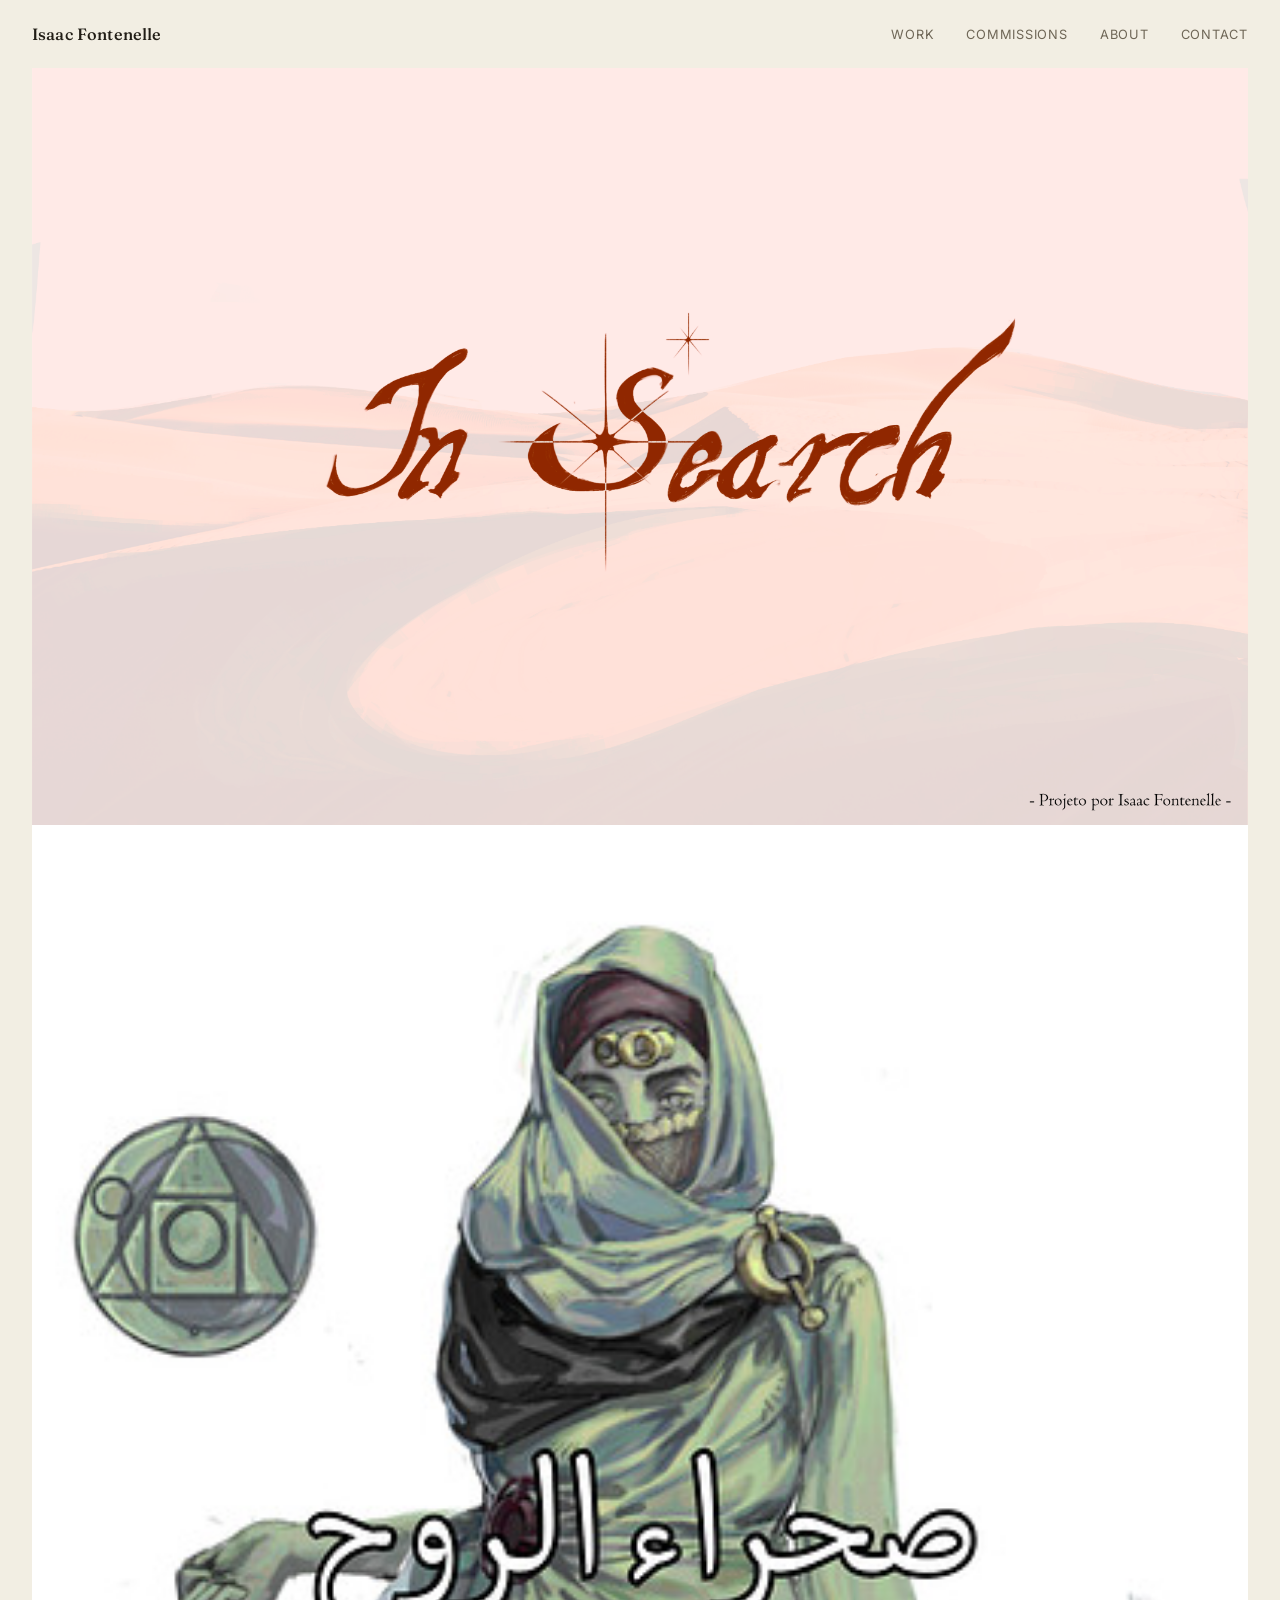
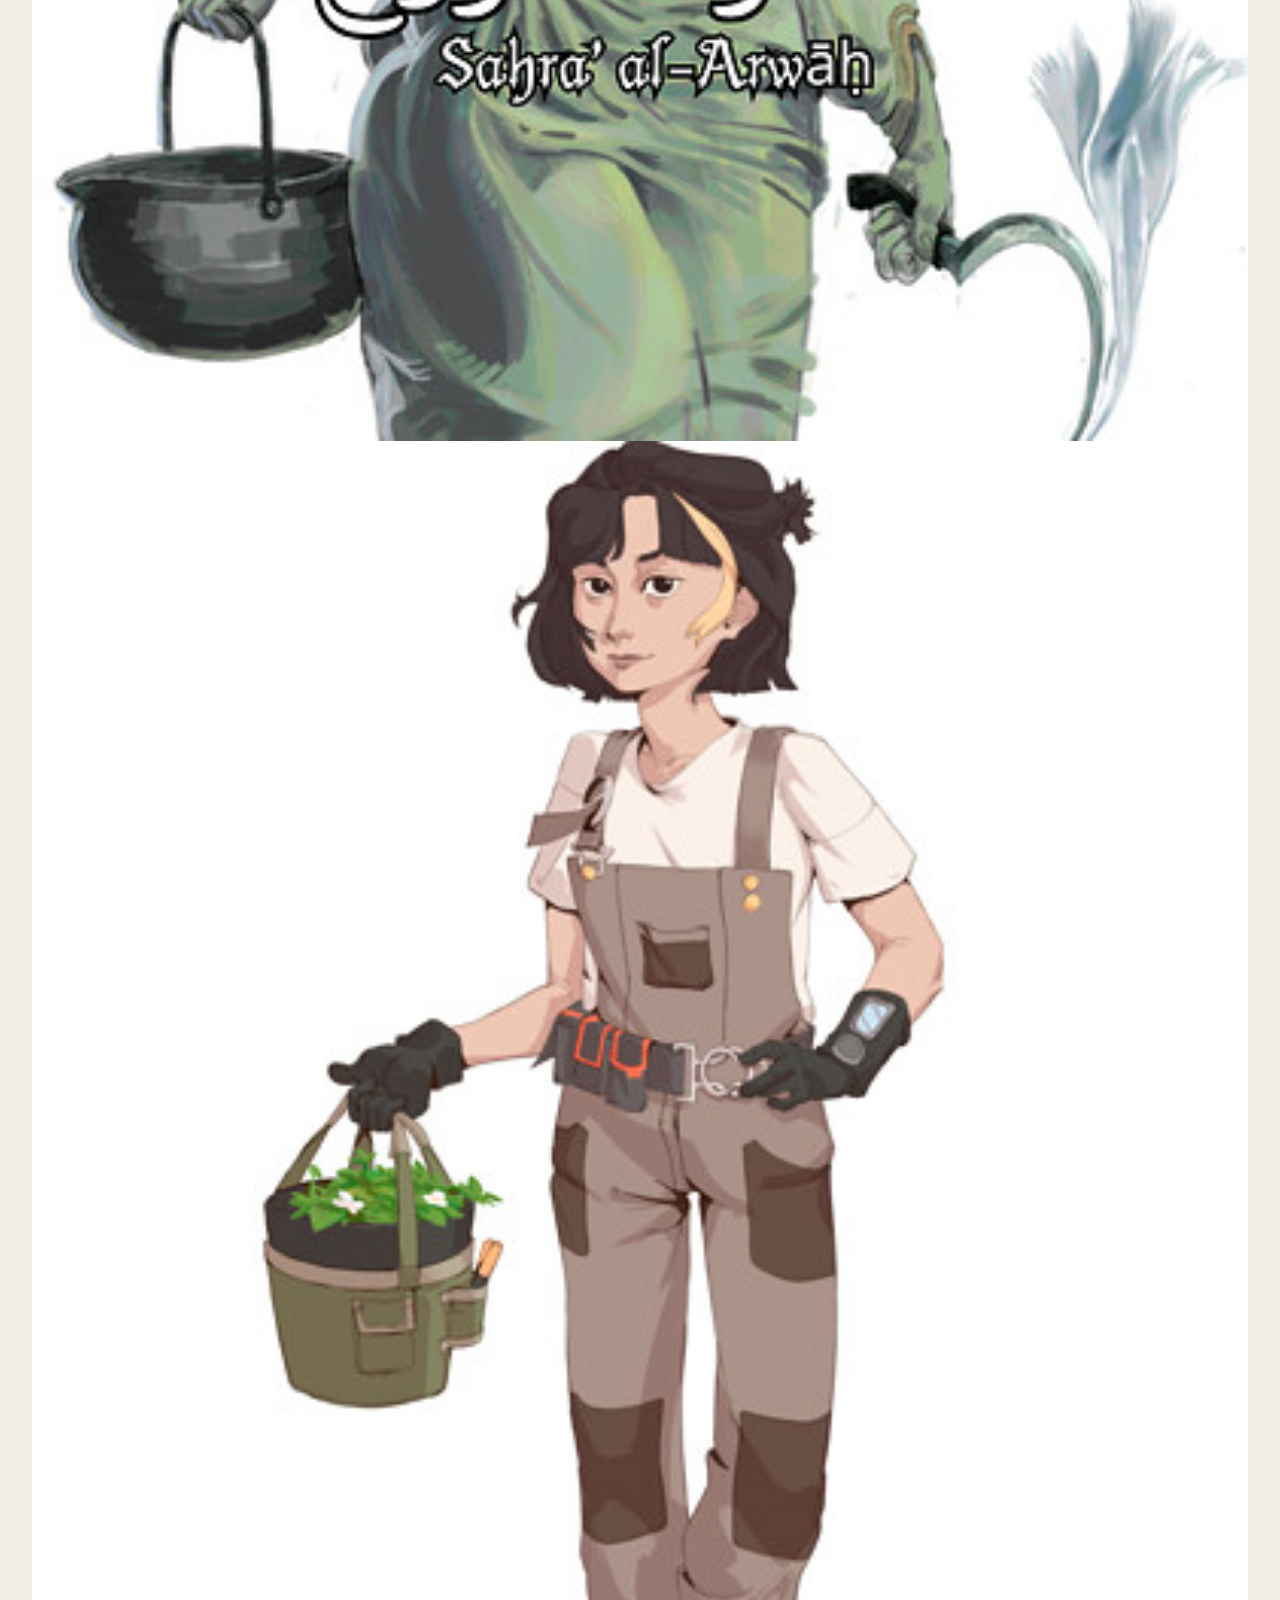
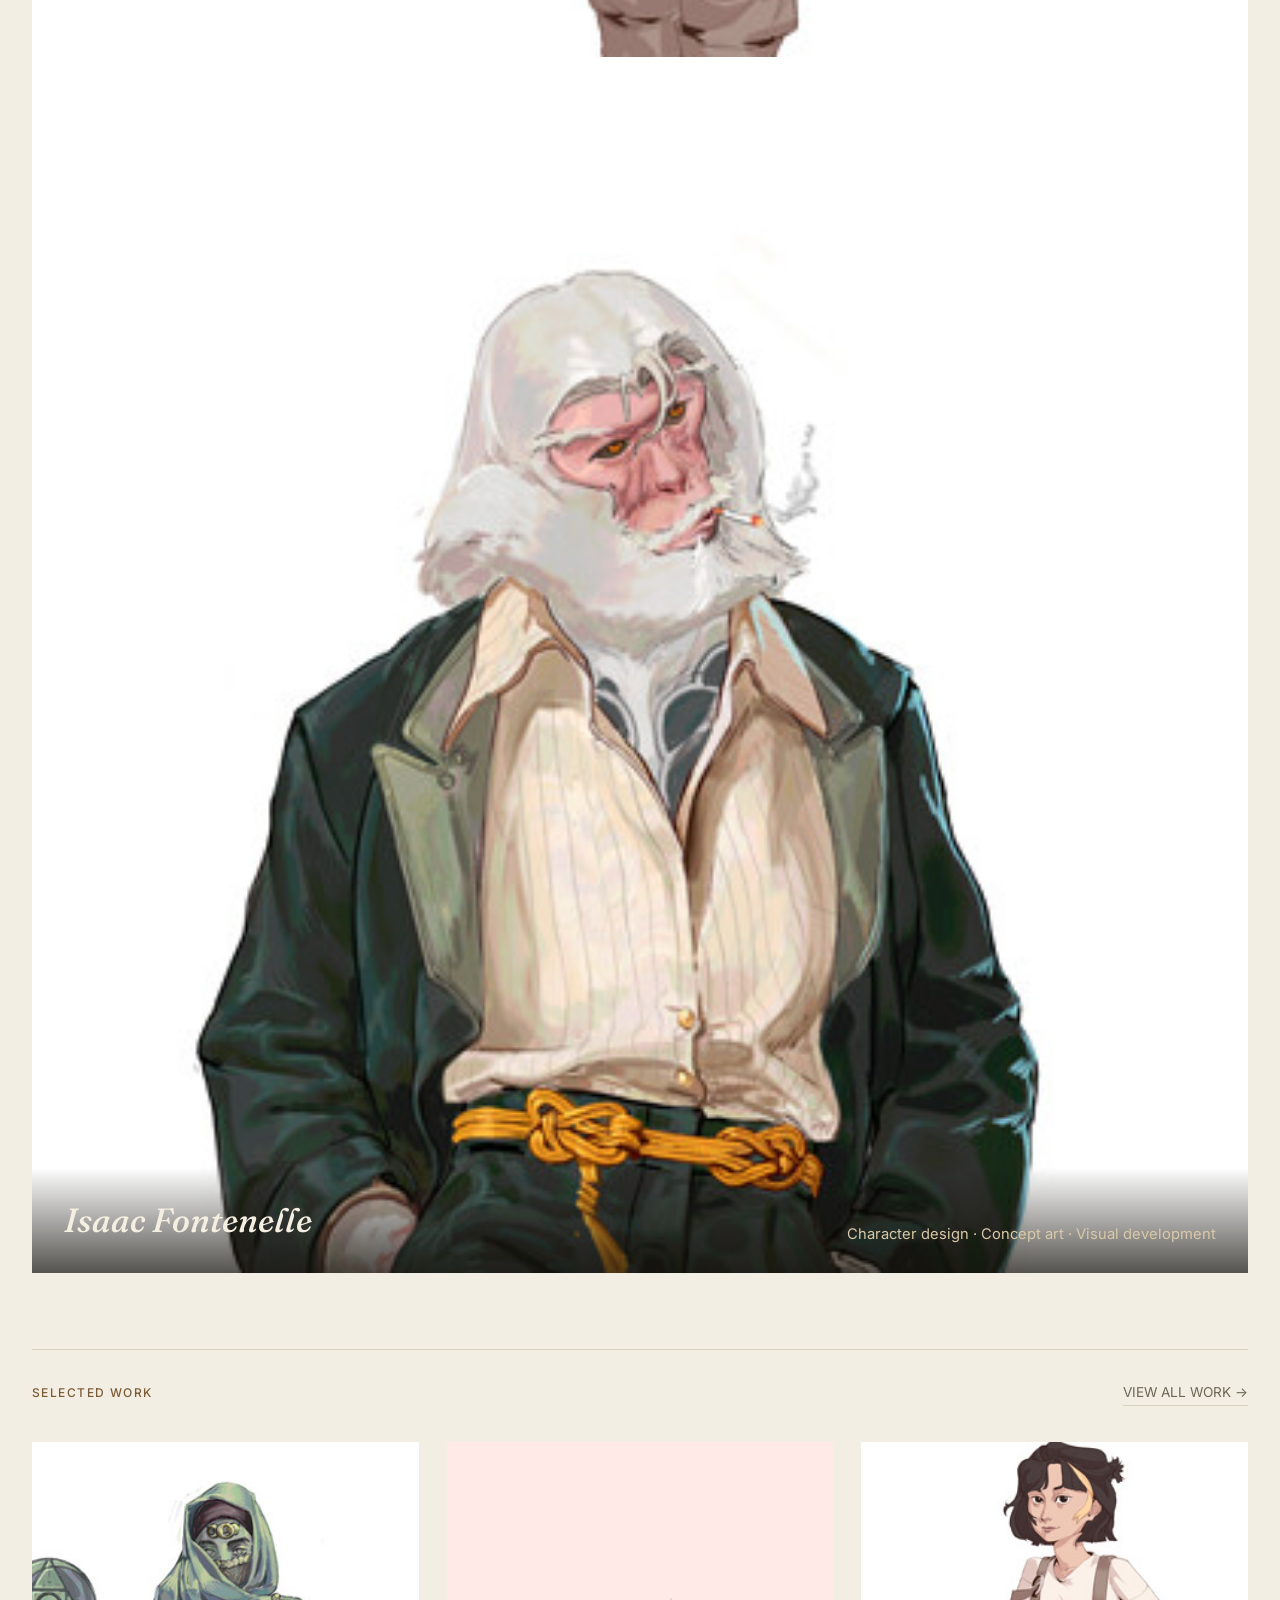
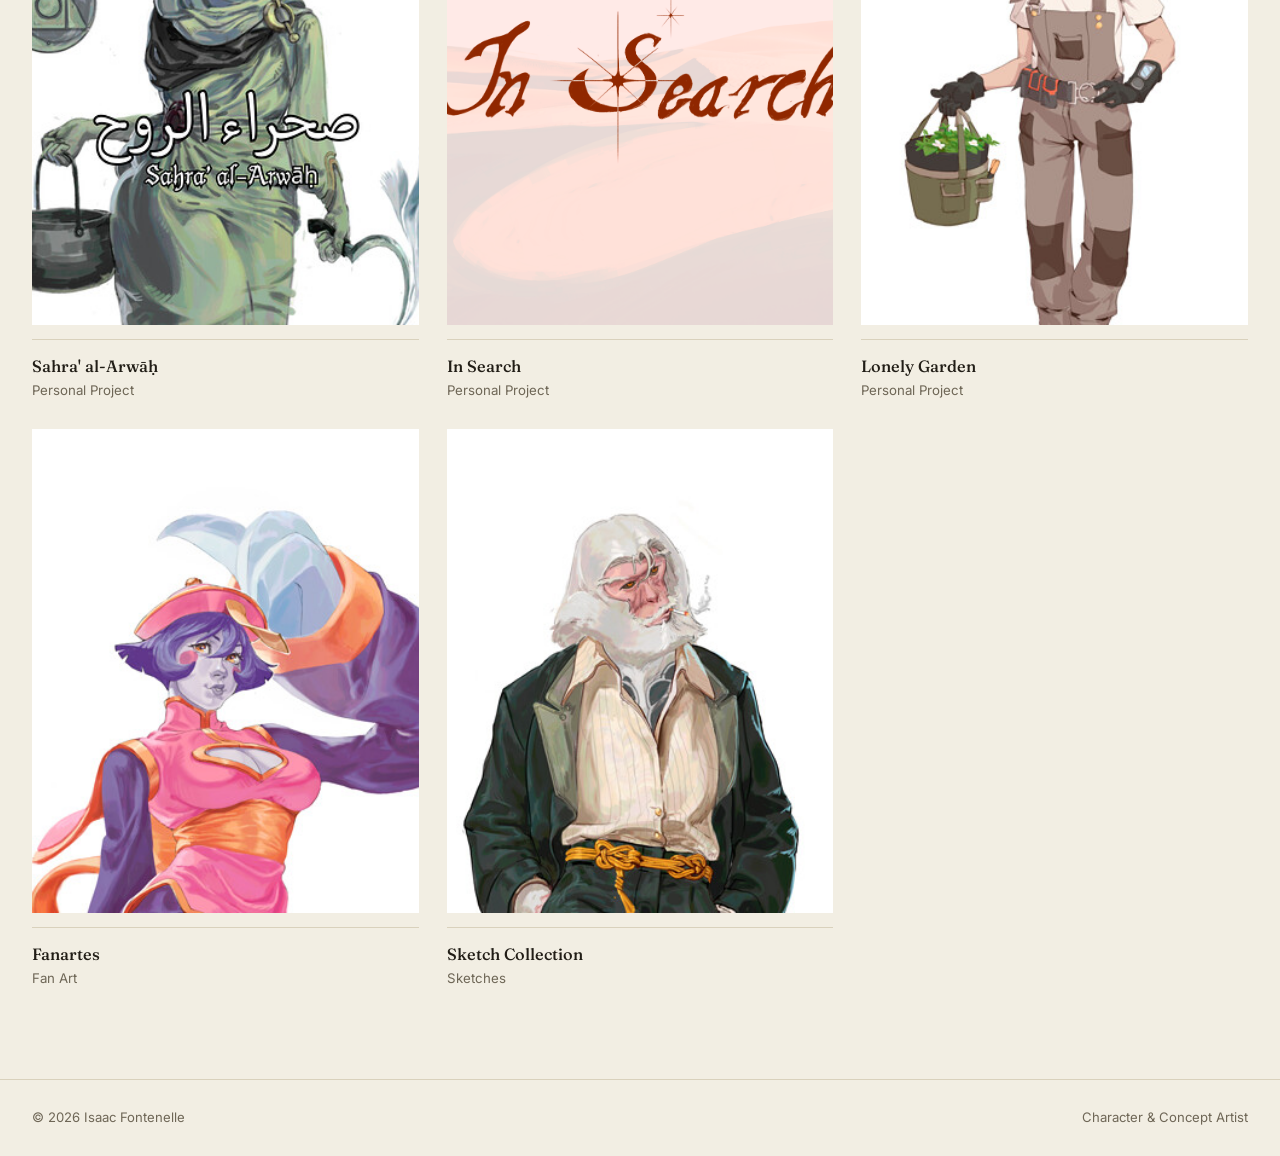
==== index.html @ b588c2f6 "Update index.html" ====
<!DOCTYPE html>
<html lang="en">
<head>
<meta charset="UTF-8">
<meta name="viewport" content="width=device-width, initial-scale=1.0">
<title>Isaac Fontenelle — Character & Concept Artist</title>
<link rel="preconnect" href="https://fonts.googleapis.com">
<link rel="preconnect" href="https://fonts.gstatic.com" crossorigin>
<link href="https://fonts.googleapis.com/css2?family=Fraunces:ital,opsz,wght@0,9..144,300;0,9..144,500;0,9..144,600;1,9..144,400;1,9..144,500&family=Inter:wght@400;500;600&display=swap" rel="stylesheet">
<link rel="stylesheet" href="css/style.css">
</head>
<body>

<header class="site-header">
  <a href="index.html" class="site-name">Isaac Fontenelle</a>
  <nav class="main-nav">
    <a href="work.html">WORK</a>
    <a href="commissions.html">COMMISSIONS</a>
    <a href="about.html">ABOUT</a>
    <a href="contact.html">CONTACT</a>
  </nav>
</header>

<!--
  HERO CAROUSEL: cycles through a few of your strongest pieces automatically.
  Each <a> is one slide — its "href" is where clicking that slide takes people.
  To add a project, copy one whole <a class="hero-slide">...</a> block and
  edit the href/src/alt. To remove one, delete its block. The first slide in
  the list should keep the "active" class (only one slide should have it).
-->
<section class="hero">
  <div class="hero-frame">
    <div class="hero-slides">
      <a href="in-search.html" class="hero-slide active">
        <img src="in-search.png" alt="In Search">
      </a>
      <a href="sahra-al-arwah.html" class="hero-slide">
        <img src="sahra-al-arwah.jpg" alt="Sahra' al-Arwāḥ">
      </a>
      <a href="lonely-garden.html" class="hero-slide">
        <img src="lonely-garden.jpg" alt="Lonely Garden">
      </a>
      <a href="sketch-collection.html" class="hero-slide">
        <img src="sketch-collection.jpg" alt="Sketch Collection">
      </a>
    </div>
    <div class="hero-caption">
      <h1>Isaac Fontenelle</h1>
      <p class="intro-text">Character design · Concept art · Visual development</p>
    </div>
  </div>
</section>

<main>
  <section class="selected-work">
    <div class="section-heading">
      <p class="eyebrow">SELECTED WORK</p>
      <a href="work.html">VIEW ALL WORK →</a>
    </div>
    <div class="work-grid">

      <a href="sahra-al-arwah.html" class="work-item">
        <img src="sahra-al-arwah.jpg" alt="Sahra' al-Arwāḥ">
        <div class="work-caption">
          <h3>Sahra' al-Arwāḥ</h3>
          <p>Personal Project</p>
        </div>
      </a>

      <a href="in-search.html" class="work-item">
        <img src="in-search.png" alt="In Search">
        <div class="work-caption">
          <h3>In Search</h3>
          <p>Personal Project</p>
        </div>
      </a>

      <a href="lonely-garden.html" class="work-item">
        <img src="lonely-garden.jpg" alt="Lonely Garden">
        <div class="work-caption">
          <h3>Lonely Garden</h3>
          <p>Personal Project</p>
        </div>
      </a>

      <a href="fanartes.html" class="work-item">
        <img src="fanartes.jpg" alt="Fanartes">
        <div class="work-caption">
          <h3>Fanartes</h3>
          <p>Fan Art</p>
        </div>
      </a>

      <a href="sketch-collection.html" class="work-item">
        <img src="sketch-collection.jpg" alt="Sketch Collection">
        <div class="work-caption">
          <h3>Sketch Collection</h3>
          <p>Sketches</p>
        </div>
      </a>

    </div>
  </section>
</main>

<footer class="site-footer">
  <p>© 2026 Isaac Fontenelle</p>
  <p>Character & Concept Artist</p>
</footer>

<script src="js/hero-carousel.js" defer></script>

</body>
</html>
---- css/style.css ----
/* ==========================================================
   Isaac Fontenelle — Portfolio Visual Identity
   Fonts: Fraunces (display) + Inter (functional) — loaded via <link> in <head>
   ========================================================== */

:root{
  --paper: #F2EEE3;       /* main background — warm parchment, not stark white */
  --paper-soft: #E8E2D2;  /* image placeholder / subtle panel background */
  --ink: #211D16;         /* primary text — warm near-black */
  --ink-dim: #6E6656;     /* secondary / muted text */
  --line: #D9D1BC;        /* hairline borders and dividers */
  --accent: #7C5A34;      /* links, hover states, small labels */
  --accent-soft: #A9835A; /* lighter accent, decorative use */
}

*{ box-sizing:border-box; margin:0; padding:0; }
html{ scroll-behavior:smooth; }

body{
  background:var(--paper);
  color:var(--ink);
  font-family:'Inter', sans-serif;
  line-height:1.5;
  -webkit-font-smoothing:antialiased;
}

a{ color:inherit; text-decoration:none; }
img{ display:block; max-width:100%; }
:focus-visible{ outline:2px solid var(--accent); outline-offset:3px; }

/* ---------- Header ---------- */
.site-header{
  display:flex;
  align-items:center;
  justify-content:space-between;
  padding:22px 32px;
  max-width:1280px;
  margin:0 auto;
}

.site-name{
  font-family:'Fraunces', serif;
  font-weight:500;
  font-size:1.02rem;
  letter-spacing:0.01em;
}

.main-nav{ display:flex; gap:32px; }

.main-nav a{
  font-size:0.8rem;
  letter-spacing:0.06em;
  color:var(--ink-dim);
  transition:color .2s ease;
  position:relative;
}

.main-nav a::after{
  content:"";
  position:absolute;
  left:0; right:0; bottom:-5px;
  height:1px;
  background:var(--accent);
  transform:scaleX(0);
  transform-origin:right;
  transition:transform .25s ease;
}

.main-nav a:hover{ color:var(--ink); }
.main-nav a:hover::after{ transform:scaleX(1); transform-origin:left; }

/* ---------- Hero (the artwork itself — visible with no scrolling) ---------- */
.hero{
  position:relative;
  max-width:1280px;
  margin:0 auto;
  padding:0 32px 20px;
}

.hero-frame{
  position:relative;
  display:block;
  overflow:hidden;
  background:var(--paper-soft);
}

.hero-frame img{
  width:100%;
  height:auto;
  display:block;
  transition:transform .6s ease;
}

.hero-frame:hover img{ transform:scale(1.015); }

.hero-caption{
  position:absolute;
  left:0; right:0; bottom:0;
  padding:28px 32px;
  background:linear-gradient(to top, rgba(20,17,11,0.72), rgba(20,17,11,0));
  display:flex;
  justify-content:space-between;
  align-items:flex-end;
  gap:24px;
  flex-wrap:wrap;
}

.hero-caption .eyebrow{ color:#D9C9A8; margin-bottom:6px; }

.hero-caption h1{
  font-family:'Fraunces', serif;
  font-weight:500;
  font-style:italic;
  font-size:clamp(1.5rem, 3vw, 2.1rem);
  color:#F5EFE1;
}

.hero-caption .intro-text{
  color:#D9C9A8;
  font-size:0.92rem;
}

.eyebrow{
  font-size:0.75rem;
  letter-spacing:0.12em;
  font-weight:500;
  color:var(--accent);
}

/* ---------- Selected work ---------- */
main{ max-width:1280px; margin:0 auto; padding:0 32px; }

.selected-work{ padding:56px 0 90px; }

.section-heading{
  display:flex;
  justify-content:space-between;
  align-items:baseline;
  border-top:1px solid var(--line);
  padding-top:32px;
  margin-bottom:36px;
}

.section-heading a{
  font-size:0.85rem;
  color:var(--ink-dim);
  border-bottom:1px solid var(--line);
  padding-bottom:2px;
  transition:color .2s ease, border-color .2s ease;
}

.section-heading a:hover{ color:var(--accent); border-color:var(--accent); }

.work-grid{
  display:grid;
  grid-template-columns:repeat(3, 1fr);
  gap:28px;
}

.work-item{ display:block; }

.work-item img{
  width:100%;
  aspect-ratio:4/5;
  object-fit:cover;
  background:var(--paper-soft);
  transition:transform .5s ease;
}

.work-item:hover img{ transform:scale(1.02); }

.work-caption{
  padding-top:14px;
  border-top:1px solid var(--line);
  margin-top:14px;
}

.work-caption h3{
  font-family:'Fraunces', serif;
  font-weight:500;
  font-size:1.02rem;
  color:var(--ink);
  margin-bottom:3px;
}

.work-caption p{
  font-size:0.83rem;
  color:var(--ink-dim);
}

/* ---------- Footer ---------- */
.site-footer{
  border-top:1px solid var(--line);
  padding:28px 32px;
  max-width:1280px;
  margin:0 auto;
  display:flex;
  justify-content:space-between;
  color:var(--ink-dim);
  font-size:0.82rem;
}

/* ---------- Page heading (used on Work / About / Contact) ---------- */
.page-heading{
  max-width:1280px;
  margin:0 auto;
  padding:64px 32px 0;
}

.page-heading h1{
  font-family:'Fraunces', serif;
  font-weight:500;
  font-style:italic;
  font-size:clamp(2rem, 4vw, 2.8rem);
  margin-bottom:14px;
  color:var(--ink);
}

.page-heading p{
  color:var(--ink-dim);
  max-width:60ch;
  font-size:1rem;
}

/* ---------- All work (work.html) ---------- */
.all-work{ padding:48px 0 90px; }

/* reuses .work-grid / .work-item / .work-caption from Selected Work above */

/* ---------- Individual project page ---------- */
.back-link{
  display:inline-block;
  margin:28px 32px 0;
  font-size:0.85rem;
  color:var(--ink-dim);
  border-bottom:1px solid var(--line);
  padding-bottom:2px;
  transition:color .2s ease, border-color .2s ease;
}

.back-link:hover{ color:var(--accent); border-color:var(--accent); }

.project-hero{
  max-width:1280px;
  margin:0 auto;
  padding:24px 32px 0;
}

.project-hero .frame{
  overflow:hidden;
  background:var(--paper-soft);
}

.project-hero .frame img{
  width:100%;
  height:auto;
  display:block;
}

.project-gallery{
  max-width:1280px;
  margin:0 auto;
  padding:24px 32px 0;
  display:flex;
  flex-direction:column;
  gap:28px;
}

.project-gallery figure{ margin:0; }

.project-gallery img{
  width:100%;
  height:auto;
  display:block;
  background:var(--paper-soft);
  cursor:zoom-in;
}

/* Modifier: multi-column masonry, for collections of unrelated pieces
   (e.g. sketch-collection.html) instead of one full-width image after another. */
.project-gallery.grid-layout{
  display:block;
  column-count:4;
  column-gap:24px;
}

.project-gallery.grid-layout figure{
  break-inside:avoid;
  margin:0 0 24px;
}

/* ---------- Lightbox ---------- */
.lightbox-overlay{
  position:fixed;
  inset:0;
  background:rgba(21,19,15,0.94);
  display:flex;
  align-items:center;
  justify-content:center;
  padding:48px;
  z-index:999;
  opacity:0;
  pointer-events:none;
  transition:opacity .25s ease;
}

.lightbox-overlay.active{
  opacity:1;
  pointer-events:auto;
}

.lightbox-overlay img{
  max-width:100%;
  max-height:100%;
  width:auto;
  height:auto;
  object-fit:contain;
  cursor:default;
}

.lightbox-close{
  position:absolute;
  top:20px;
  right:28px;
  background:none;
  border:none;
  color:#F5EFE1;
  font-size:2rem;
  line-height:1;
  cursor:pointer;
  padding:8px;
}

.lightbox-close:hover{ color:var(--accent-soft); }

@media (max-width:520px){
  .lightbox-overlay{ padding:20px; }
  .lightbox-close{ top:10px; right:14px; }
}

.project-header{
  max-width:1280px;
  margin:0 auto;
  padding:56px 32px 0;
  border-top:1px solid var(--line);
  margin-top:56px;
}

.project-header h1{
  font-family:'Fraunces', serif;
  font-weight:500;
  font-size:clamp(1.8rem, 3.5vw, 2.4rem);
  color:var(--ink);
  margin-bottom:18px;
}

.project-description{
  color:var(--ink-dim);
  max-width:65ch;
  font-size:1rem;
  margin-bottom:8px;
}

/* ---------- Responsive ---------- */
@media (max-width:800px){
  .work-grid{ grid-template-columns:repeat(2, 1fr); gap:16px; }
  .site-header{ flex-direction:column; gap:14px; align-items:flex-start; }
  .project-gallery.grid-layout{ column-count:3; }
}

@media (max-width:520px){
  .work-grid{ grid-template-columns:1fr; }
  .hero-caption{ flex-direction:column; align-items:flex-start; gap:8px; }
  .site-footer{ flex-direction:column; gap:6px; }
  .project-gallery.grid-layout{ column-count:2; }
}

@media (prefers-reduced-motion: reduce){
  *{ transition:none !important; }
}
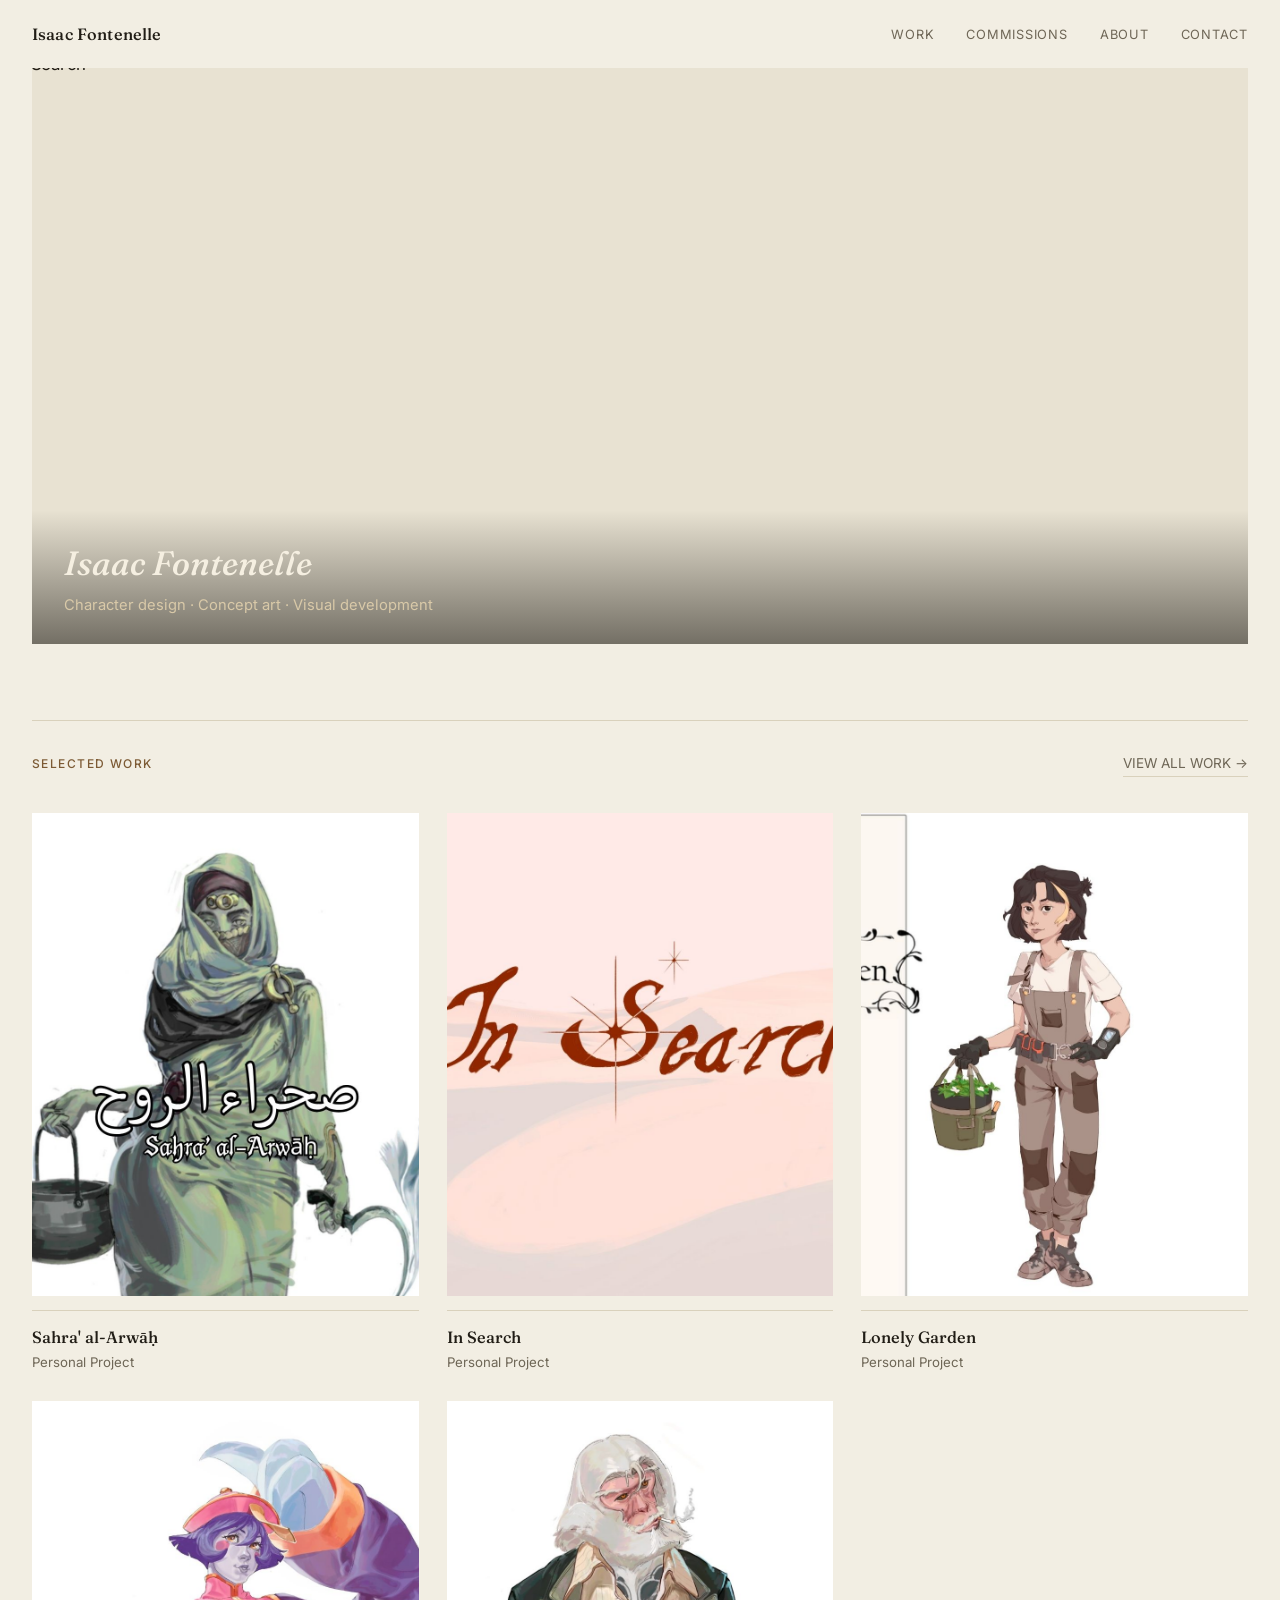
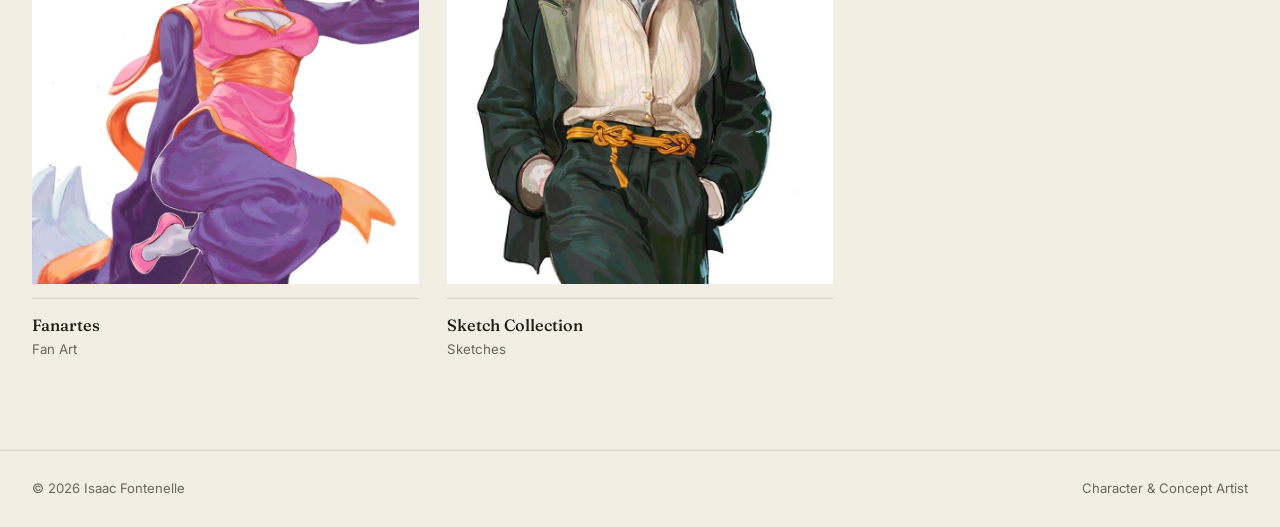
==== commit 99c2a2d1: "Update index.html" ====
--- a/index.html
+++ b/index.html
@@ -68,7 +68,7 @@
       </a>
 
       <a href="in-search.html" class="work-item">
-        <img src="in-search.png" alt="In Search">
+        <img src="in-search.jpg" alt="In Search">
         <div class="work-caption">
           <h3>In Search</h3>
           <p>Personal Project</p>
--- a/css/style.css
+++ b/css/style.css
@@ -79,33 +79,49 @@
 
 .hero-frame{
   position:relative;
-  display:block;
   overflow:hidden;
   background:var(--paper-soft);
-}
-
-.hero-frame img{
+  height:64vh;
+  min-height:420px;
+  max-height:720px;
+}
+
+.hero-slides{
+  position:relative;
   width:100%;
-  height:auto;
+  height:100%;
+}
+
+.hero-slide{
+  position:absolute;
+  inset:0;
   display:block;
-  transition:transform .6s ease;
-}
-
-.hero-frame:hover img{ transform:scale(1.015); }
+  opacity:0;
+  transition:opacity 1.6s ease-in-out;
+  overflow:hidden;
+}
+
+.hero-slide.active{ opacity:1; z-index:1; }
+
+.hero-slide img{
+  width:100%;
+  height:100%;
+  object-fit:cover;
+  display:block;
+  transform:scale(1);
+  transition:transform 7s ease-out;
+}
+
+.hero-slide.active img{ transform:scale(1.06); }
 
 .hero-caption{
   position:absolute;
   left:0; right:0; bottom:0;
   padding:28px 32px;
-  background:linear-gradient(to top, rgba(20,17,11,0.72), rgba(20,17,11,0));
-  display:flex;
-  justify-content:space-between;
-  align-items:flex-end;
-  gap:24px;
-  flex-wrap:wrap;
-}
-
-.hero-caption .eyebrow{ color:#D9C9A8; margin-bottom:6px; }
+  background:linear-gradient(to top, rgba(20,17,11,0.55), rgba(20,17,11,0));
+  z-index:2;
+  pointer-events:none;
+}
 
 .hero-caption h1{
   font-family:'Fraunces', serif;
@@ -118,6 +134,7 @@
 .hero-caption .intro-text{
   color:#D9C9A8;
   font-size:0.92rem;
+  margin-top:6px;
 }
 
 .eyebrow{
@@ -239,6 +256,37 @@
 }
 
 .back-link:hover{ color:var(--accent); border-color:var(--accent); }
+
+/* ---------- Back to top button ---------- */
+.back-to-top{
+  position:fixed;
+  bottom:28px;
+  right:28px;
+  width:44px;
+  height:44px;
+  border-radius:50%;
+  background:var(--ink);
+  color:var(--paper);
+  border:none;
+  font-size:1.2rem;
+  display:flex;
+  align-items:center;
+  justify-content:center;
+  cursor:pointer;
+  opacity:0;
+  pointer-events:none;
+  transform:translateY(8px);
+  transition:opacity .25s ease, transform .25s ease;
+  z-index:900;
+}
+
+.back-to-top.visible{
+  opacity:1;
+  pointer-events:auto;
+  transform:translateY(0);
+}
+
+.back-to-top:hover{ background:var(--accent); }
 
 .project-hero{
   max-width:1280px;
@@ -366,13 +414,14 @@
   .work-grid{ grid-template-columns:repeat(2, 1fr); gap:16px; }
   .site-header{ flex-direction:column; gap:14px; align-items:flex-start; }
   .project-gallery.grid-layout{ column-count:3; }
+  .hero-frame{ height:50vh; min-height:360px; }
 }
 
 @media (max-width:520px){
   .work-grid{ grid-template-columns:1fr; }
-  .hero-caption{ flex-direction:column; align-items:flex-start; gap:8px; }
   .site-footer{ flex-direction:column; gap:6px; }
   .project-gallery.grid-layout{ column-count:2; }
+  .hero-frame{ height:42vh; min-height:300px; }
 }
 
 @media (prefers-reduced-motion: reduce){
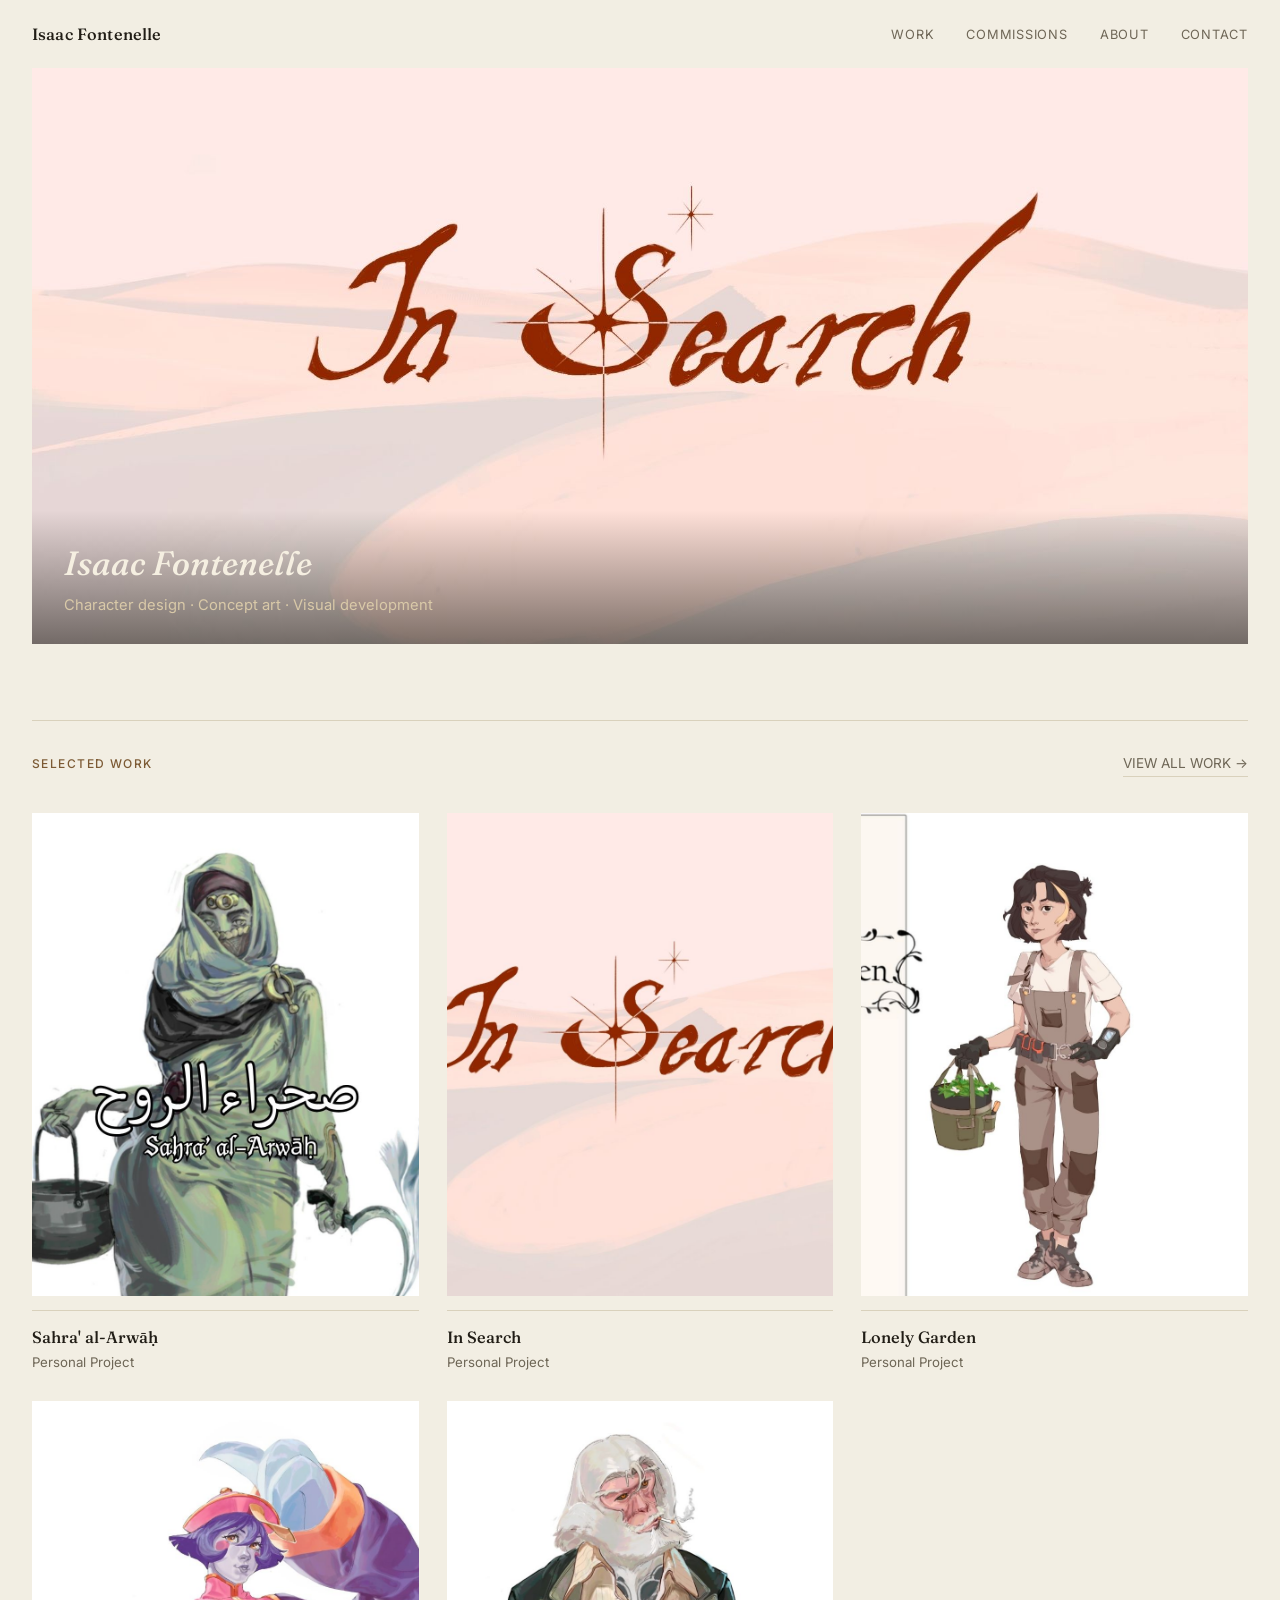
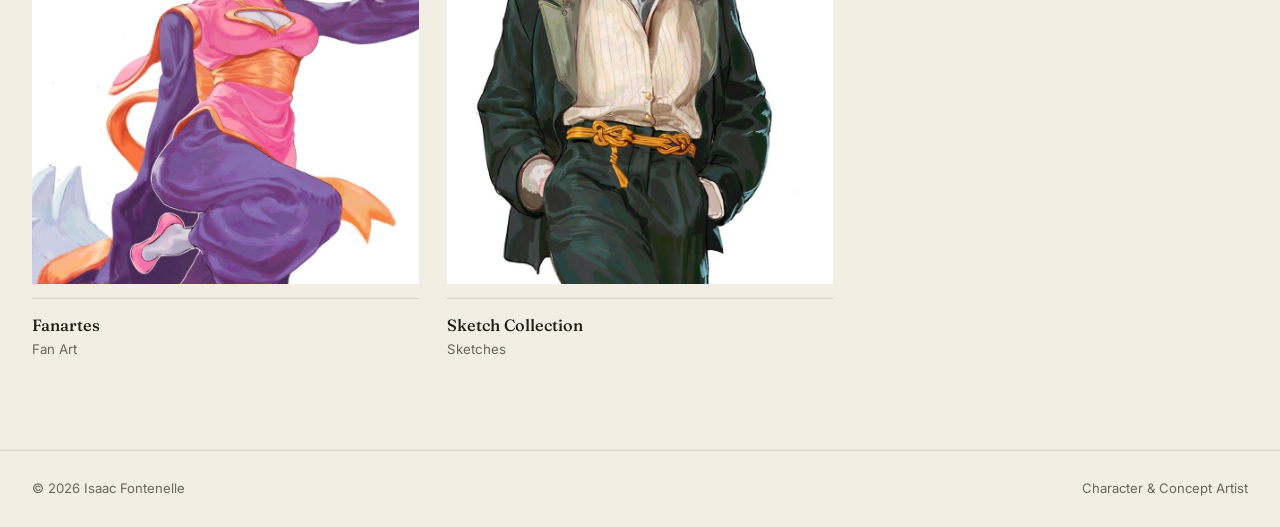
==== commit 864703d2: "Update index.html" ====
--- a/index.html
+++ b/index.html
@@ -32,7 +32,7 @@
   <div class="hero-frame">
     <div class="hero-slides">
       <a href="in-search.html" class="hero-slide active">
-        <img src="in-search.png" alt="In Search">
+        <img src="in-search.jpg" alt="In Search">
       </a>
       <a href="sahra-al-arwah.html" class="hero-slide">
         <img src="sahra-al-arwah.jpg" alt="Sahra' al-Arwāḥ">
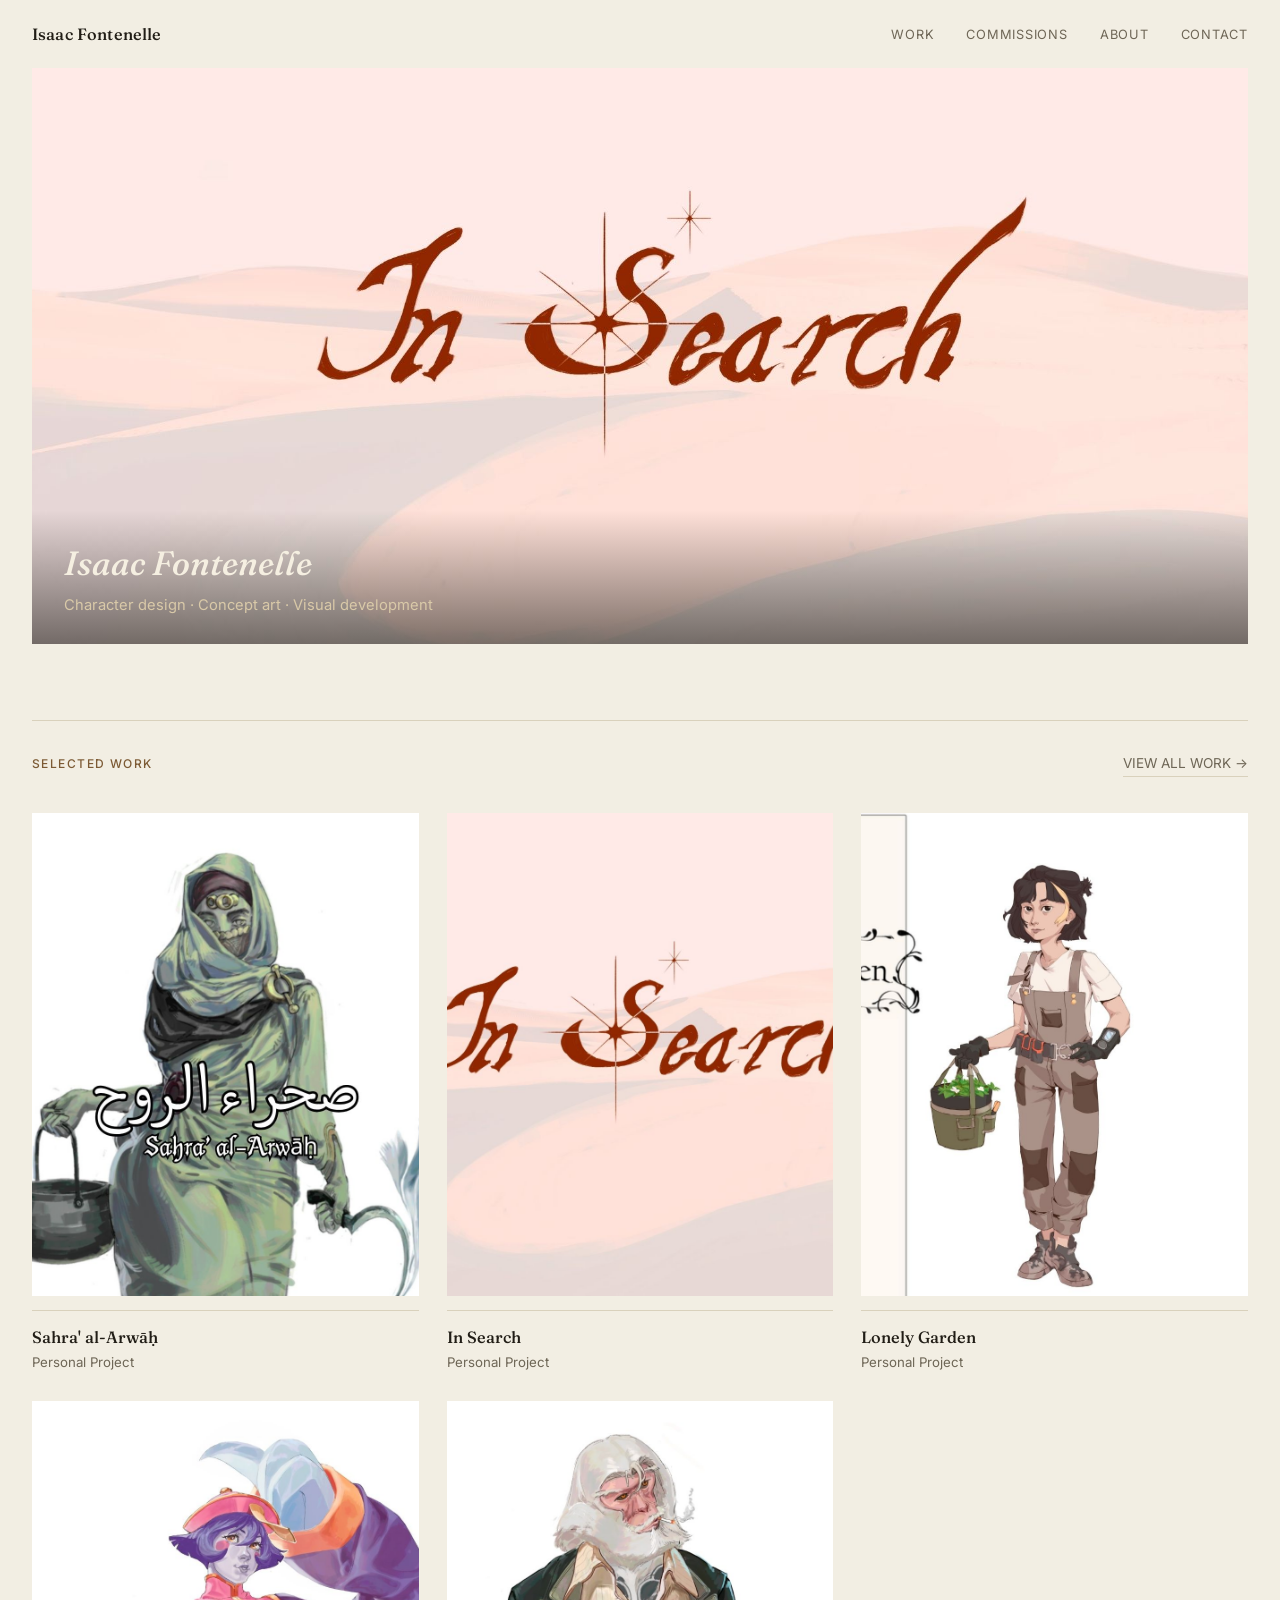
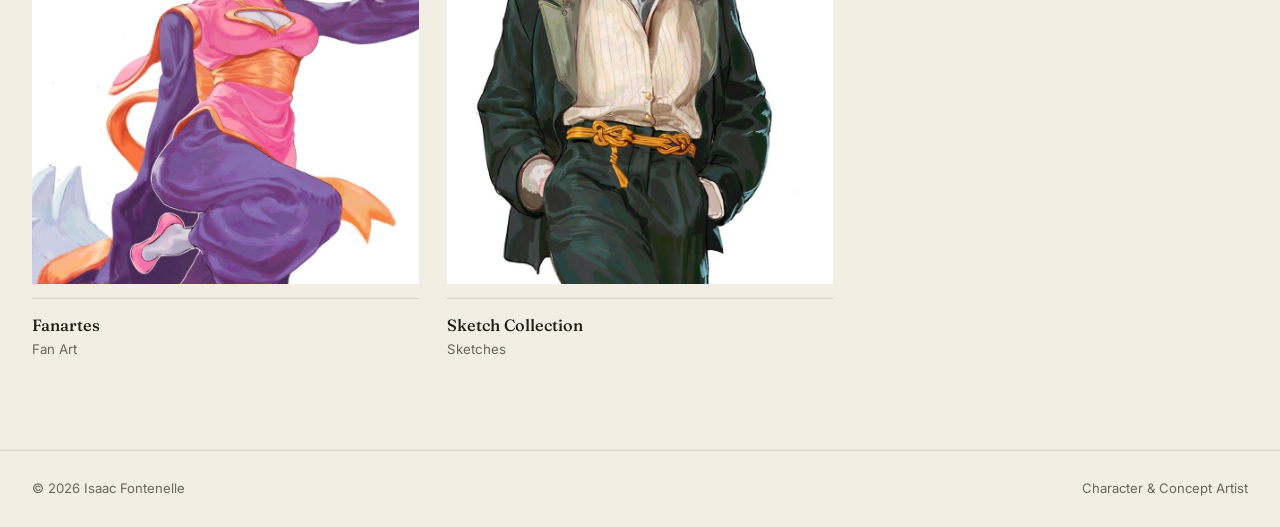
==== commit 1bc9f008: "Update index.html" ====
--- a/index.html
+++ b/index.html
@@ -7,7 +7,7 @@
 <link rel="preconnect" href="https://fonts.googleapis.com">
 <link rel="preconnect" href="https://fonts.gstatic.com" crossorigin>
 <link href="https://fonts.googleapis.com/css2?family=Fraunces:ital,opsz,wght@0,9..144,300;0,9..144,500;0,9..144,600;1,9..144,400;1,9..144,500&family=Inter:wght@400;500;600&display=swap" rel="stylesheet">
-<link rel="stylesheet" href="css/style.css">
+<link rel="stylesheet" href="css/style.css?v=2">
 </head>
 <body>
 
--- a/css/style.css
+++ b/css/style.css
@@ -68,6 +68,8 @@
 
 .main-nav a:hover{ color:var(--ink); }
 .main-nav a:hover::after{ transform:scaleX(1); transform-origin:left; }
+.main-nav a[aria-current="page"]{ color:var(--ink); }
+.main-nav a[aria-current="page"]::after{ transform:scaleX(1); transform-origin:left; }
 
 /* ---------- Hero (the artwork itself — visible with no scrolling) ---------- */
 .hero{
@@ -97,7 +99,7 @@
   inset:0;
   display:block;
   opacity:0;
-  transition:opacity 1.6s ease-in-out;
+  transition:opacity 2.4s cubic-bezier(0.45, 0, 0.2, 1);
   overflow:hidden;
 }
 
@@ -109,10 +111,10 @@
   object-fit:cover;
   display:block;
   transform:scale(1);
-  transition:transform 7s ease-out;
-}
-
-.hero-slide.active img{ transform:scale(1.06); }
+  transition:transform 9s ease-out;
+}
+
+.hero-slide.active img{ transform:scale(1.03); }
 
 .hero-caption{
   position:absolute;
@@ -237,6 +239,7 @@
   color:var(--ink-dim);
   max-width:60ch;
   font-size:1rem;
+  margin-bottom:22px;
 }
 
 /* ---------- All work (work.html) ---------- */
@@ -409,8 +412,282 @@
   margin-bottom:8px;
 }
 
+/* ==========================================================
+   About page
+   ========================================================== */
+
+.about-hero{
+  max-width:1280px;
+  margin:0 auto;
+  padding:48px 32px 60px;
+  display:grid;
+  grid-template-columns:220px 1fr;
+  gap:48px;
+  align-items:start;
+}
+
+.about-photo img{
+  width:100%;
+  aspect-ratio:1/1;
+  object-fit:cover;
+  background:var(--paper-soft);
+}
+
+.about-intro h1{
+  font-family:'Fraunces', serif;
+  font-weight:500;
+  font-style:italic;
+  font-size:clamp(1.6rem, 3.4vw, 2.2rem);
+  margin:10px 0 16px;
+}
+
+.about-lede{
+  color:var(--ink-dim);
+  font-size:1rem;
+  max-width:58ch;
+  margin-bottom:20px;
+}
+
+.about-socials{ display:flex; gap:22px; }
+
+.about-socials a{
+  font-size:0.85rem;
+  color:var(--accent);
+  border-bottom:1px solid var(--line);
+  padding-bottom:2px;
+  transition:color .2s ease, border-color .2s ease;
+}
+
+.about-socials a:hover{ color:var(--ink); border-color:var(--accent); }
+
+.experience{ padding:24px 0 8px; }
+
+.timeline{ list-style:none; }
+
+.timeline li{
+  display:flex;
+  gap:22px;
+  padding:22px 0;
+  border-top:1px solid var(--line);
+}
+
+.timeline li:last-child{ border-bottom:1px solid var(--line); }
+
+.timeline-year{
+  font-size:0.8rem;
+  letter-spacing:0.04em;
+  color:var(--accent);
+  min-width:8ch;
+  padding-top:2px;
+}
+
+.timeline h3{
+  font-family:'Fraunces', serif;
+  font-weight:500;
+  font-size:1.02rem;
+  margin-bottom:6px;
+}
+
+.timeline p{
+  color:var(--ink-dim);
+  font-size:0.9rem;
+  max-width:60ch;
+}
+
+.about-details{
+  padding:56px 0 8px;
+  display:grid;
+  grid-template-columns:1fr 1fr;
+  gap:28px;
+}
+
+.about-detail-text{
+  color:var(--ink-dim);
+  font-size:0.92rem;
+  line-height:1.6;
+}
+
+/* ==========================================================
+   Commissions page
+   ========================================================== */
+
+.status-badge{
+  display:inline-flex;
+  align-items:center;
+  gap:9px;
+  font-size:0.85rem;
+  color:var(--ink);
+  border:1px solid var(--line);
+  padding:9px 16px;
+  border-radius:999px;
+}
+
+.status-dot{
+  width:8px;
+  height:8px;
+  border-radius:50%;
+  background:#5E7A52; /* muted green — open */
+  flex-shrink:0;
+}
+
+.status-closed .status-dot{ background:#A9583F; } /* muted rust — closed */
+
+.services{ padding:24px 0 8px; }
+
+.services-grid{
+  display:grid;
+  grid-template-columns:repeat(3, 1fr);
+  gap:28px;
+}
+
+.service-card{
+  border-top:1px solid var(--line);
+  padding-top:18px;
+}
+
+.service-card h3{
+  font-family:'Fraunces', serif;
+  font-weight:500;
+  font-size:1.08rem;
+  margin-bottom:8px;
+}
+
+.service-card p{
+  color:var(--ink-dim);
+  font-size:0.9rem;
+}
+
+.process{ padding:56px 0 8px; }
+
+.process-list{ list-style:none; }
+
+.process-list li{
+  display:flex;
+  gap:22px;
+  padding:22px 0;
+  border-top:1px solid var(--line);
+}
+
+.process-list li:last-child{ border-bottom:1px solid var(--line); }
+
+.process-num{
+  font-family:'Fraunces', serif;
+  font-style:italic;
+  font-size:1.3rem;
+  color:var(--accent-soft);
+  min-width:2.2ch;
+}
+
+.process-list h3{
+  font-family:'Fraunces', serif;
+  font-weight:500;
+  font-size:1.02rem;
+  margin-bottom:6px;
+}
+
+.process-list p{
+  color:var(--ink-dim);
+  font-size:0.9rem;
+  max-width:60ch;
+}
+
+.rates{ padding:56px 0 8px; }
+
+.rates-intro{
+  color:var(--ink-dim);
+  font-size:0.95rem;
+  max-width:64ch;
+  margin-bottom:22px;
+}
+
+.rate-factors{
+  list-style:none;
+  display:grid;
+  gap:14px;
+}
+
+.rate-factors li{
+  font-size:0.92rem;
+  color:var(--ink-dim);
+  padding-left:18px;
+  position:relative;
+}
+
+.rate-factors li::before{
+  content:"";
+  position:absolute;
+  left:0; top:0.55em;
+  width:6px; height:6px;
+  background:var(--accent-soft);
+  border-radius:50%;
+}
+
+.rate-factors strong{ color:var(--ink); font-weight:600; }
+
+.terms{ padding:56px 0 8px; }
+
+.terms-list{ display:flex; flex-direction:column; }
+
+.terms-row{
+  display:grid;
+  grid-template-columns:180px 1fr;
+  gap:24px;
+  padding:18px 0;
+  border-top:1px solid var(--line);
+}
+
+.terms-row:last-child{ border-bottom:1px solid var(--line); }
+
+.terms-row dt{
+  font-weight:600;
+  font-size:0.9rem;
+  color:var(--ink);
+}
+
+.terms-row dd{
+  color:var(--ink-dim);
+  font-size:0.9rem;
+}
+
+.cta{
+  padding:72px 0 90px;
+  text-align:center;
+  max-width:640px;
+  margin:0 auto;
+}
+
+.cta h2{
+  font-family:'Fraunces', serif;
+  font-weight:500;
+  font-style:italic;
+  font-size:clamp(1.5rem, 3vw, 2rem);
+  margin-bottom:14px;
+}
+
+.cta p{
+  color:var(--ink-dim);
+  font-size:0.95rem;
+  margin-bottom:26px;
+}
+
+.cta-button{
+  display:inline-block;
+  background:var(--ink);
+  color:var(--paper);
+  font-size:0.85rem;
+  letter-spacing:0.04em;
+  padding:14px 30px;
+  transition:background .2s ease;
+}
+
+.cta-button:hover{ background:var(--accent); }
+
 /* ---------- Responsive ---------- */
 @media (max-width:800px){
+  .services-grid{ grid-template-columns:1fr 1fr; }
+  .terms-row{ grid-template-columns:1fr; gap:6px; }
+  .about-hero{ grid-template-columns:140px 1fr; gap:28px; }
+  .about-details{ grid-template-columns:1fr; gap:36px; }
   .work-grid{ grid-template-columns:repeat(2, 1fr); gap:16px; }
   .site-header{ flex-direction:column; gap:14px; align-items:flex-start; }
   .project-gallery.grid-layout{ column-count:3; }
@@ -422,6 +699,9 @@
   .site-footer{ flex-direction:column; gap:6px; }
   .project-gallery.grid-layout{ column-count:2; }
   .hero-frame{ height:42vh; min-height:300px; }
+  .services-grid{ grid-template-columns:1fr; }
+  .about-hero{ grid-template-columns:1fr; }
+  .about-photo{ max-width:160px; }
 }
 
 @media (prefers-reduced-motion: reduce){
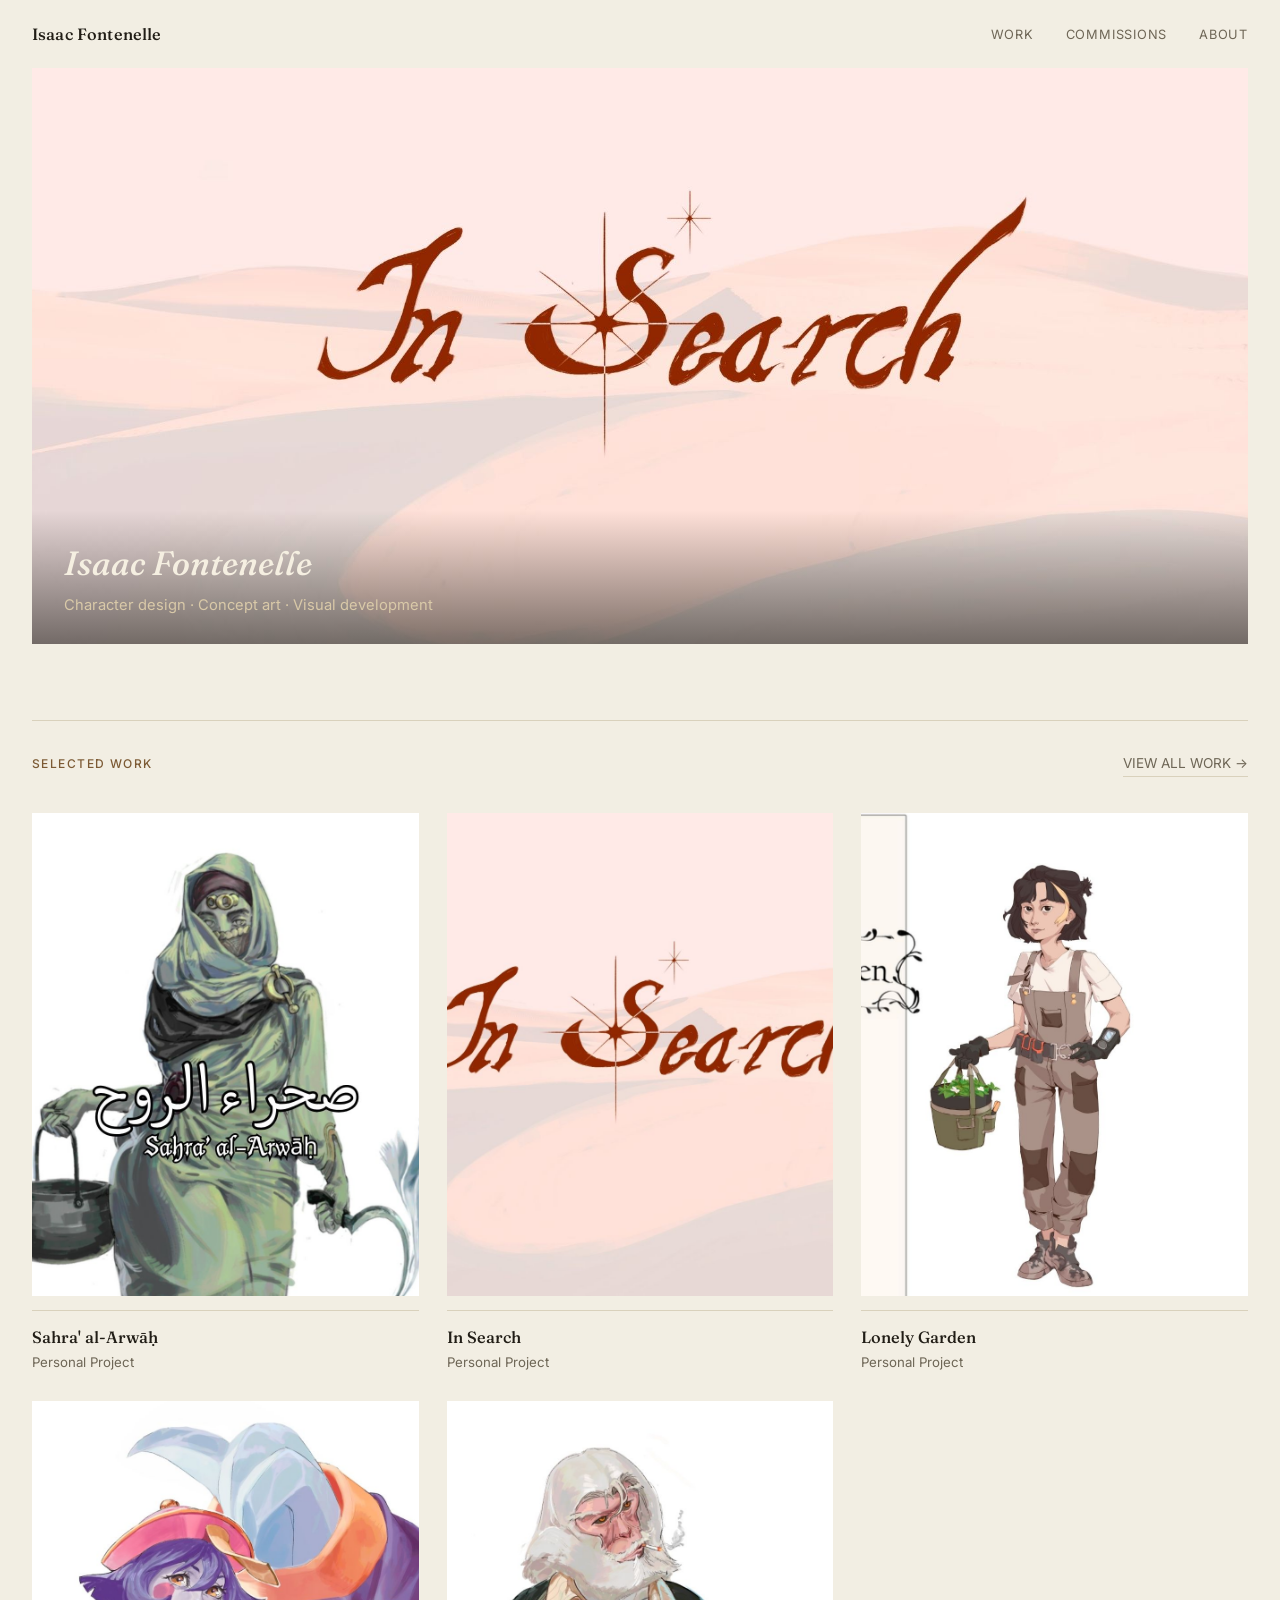
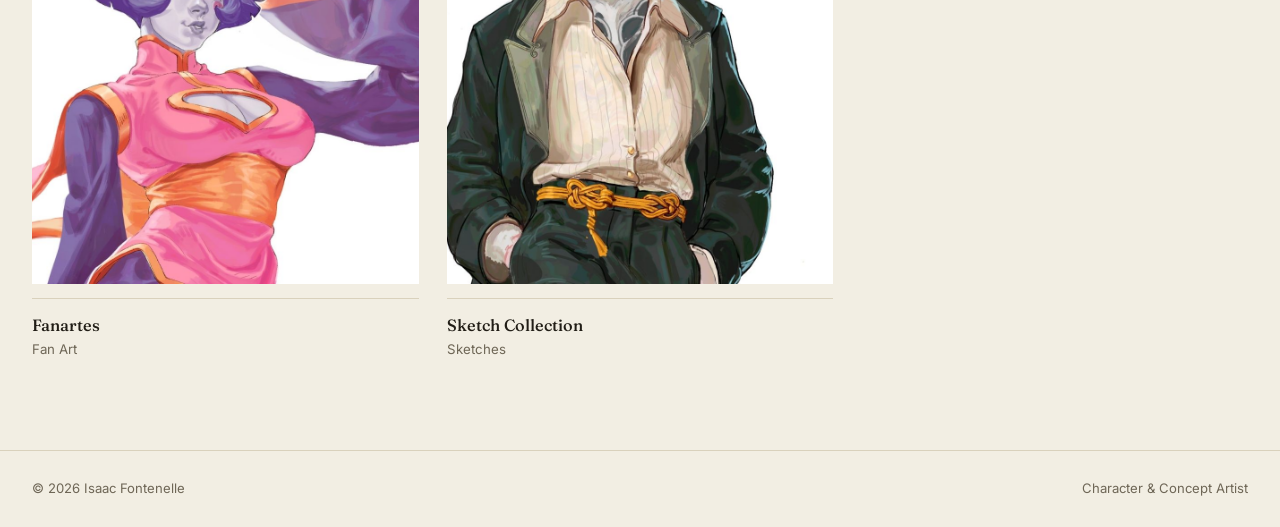
==== commit 3236aa0a: "Update index.html" ====
--- a/index.html
+++ b/index.html
@@ -17,7 +17,6 @@
     <a href="work.html">WORK</a>
     <a href="commissions.html">COMMISSIONS</a>
     <a href="about.html">ABOUT</a>
-    <a href="contact.html">CONTACT</a>
   </nav>
 </header>
 
@@ -31,17 +30,17 @@
 <section class="hero">
   <div class="hero-frame">
     <div class="hero-slides">
-      <a href="in-search.html" class="hero-slide active">
-        <img src="in-search.jpg" alt="In Search">
+      <a href="in-search/" class="hero-slide active">
+        <img src="in-search/in-search.jpg" alt="In Search">
       </a>
-      <a href="sahra-al-arwah.html" class="hero-slide">
-        <img src="sahra-al-arwah.jpg" alt="Sahra' al-Arwāḥ">
+      <a href="sahra-al-arwah/" class="hero-slide">
+        <img src="sahra-al-arwah/sahra-al-arwah.jpg" alt="Sahra' al-Arwāḥ">
       </a>
-      <a href="lonely-garden.html" class="hero-slide">
-        <img src="lonely-garden.jpg" alt="Lonely Garden">
+      <a href="lonely-garden/" class="hero-slide">
+        <img src="lonely-garden/lonely-garden.jpg" alt="Lonely Garden">
       </a>
-      <a href="sketch-collection.html" class="hero-slide">
-        <img src="sketch-collection.jpg" alt="Sketch Collection">
+      <a href="sketch-collection/" class="hero-slide">
+        <img src="sketch-collection/sketch-collection.jpg" alt="Sketch Collection">
       </a>
     </div>
     <div class="hero-caption">
@@ -59,40 +58,40 @@
     </div>
     <div class="work-grid">
 
-      <a href="sahra-al-arwah.html" class="work-item">
-        <img src="sahra-al-arwah.jpg" alt="Sahra' al-Arwāḥ">
+      <a href="sahra-al-arwah/" class="work-item">
+        <img src="sahra-al-arwah/sahra-al-arwah.jpg" alt="Sahra' al-Arwāḥ">
         <div class="work-caption">
           <h3>Sahra' al-Arwāḥ</h3>
           <p>Personal Project</p>
         </div>
       </a>
 
-      <a href="in-search.html" class="work-item">
-        <img src="in-search.jpg" alt="In Search">
+      <a href="in-search/" class="work-item">
+        <img src="in-search/in-search.jpg" alt="In Search">
         <div class="work-caption">
           <h3>In Search</h3>
           <p>Personal Project</p>
         </div>
       </a>
 
-      <a href="lonely-garden.html" class="work-item">
-        <img src="lonely-garden.jpg" alt="Lonely Garden">
+      <a href="lonely-garden/" class="work-item">
+        <img src="lonely-garden/lonely-garden.jpg" alt="Lonely Garden">
         <div class="work-caption">
           <h3>Lonely Garden</h3>
           <p>Personal Project</p>
         </div>
       </a>
 
-      <a href="fanartes.html" class="work-item">
-        <img src="fanartes.jpg" alt="Fanartes">
+      <a href="fanartes/" class="work-item">
+        <img src="fanartes/fanartes.jpg" alt="Fanartes">
         <div class="work-caption">
           <h3>Fanartes</h3>
           <p>Fan Art</p>
         </div>
       </a>
 
-      <a href="sketch-collection.html" class="work-item">
-        <img src="sketch-collection.jpg" alt="Sketch Collection">
+      <a href="sketch-collection/" class="work-item">
+        <img src="sketch-collection/sketch-collection.jpg" alt="Sketch Collection">
         <div class="work-caption">
           <h3>Sketch Collection</h3>
           <p>Sketches</p>
--- a/css/style.css
+++ b/css/style.css
@@ -448,7 +448,7 @@
   margin-bottom:20px;
 }
 
-.about-socials{ display:flex; gap:22px; }
+.about-socials{ display:flex; flex-wrap:wrap; row-gap:10px; column-gap:22px; }
 
 .about-socials a{
   font-size:0.85rem;
@@ -467,11 +467,10 @@
 .timeline li{
   display:flex;
   gap:22px;
-  padding:22px 0;
-  border-top:1px solid var(--line);
-}
-
-.timeline li:last-child{ border-bottom:1px solid var(--line); }
+  padding:14px 0;
+}
+
+.timeline li:last-child{ border-bottom:1px solid var(--line); padding-bottom:22px; }
 
 .timeline-year{
   font-size:0.8rem;
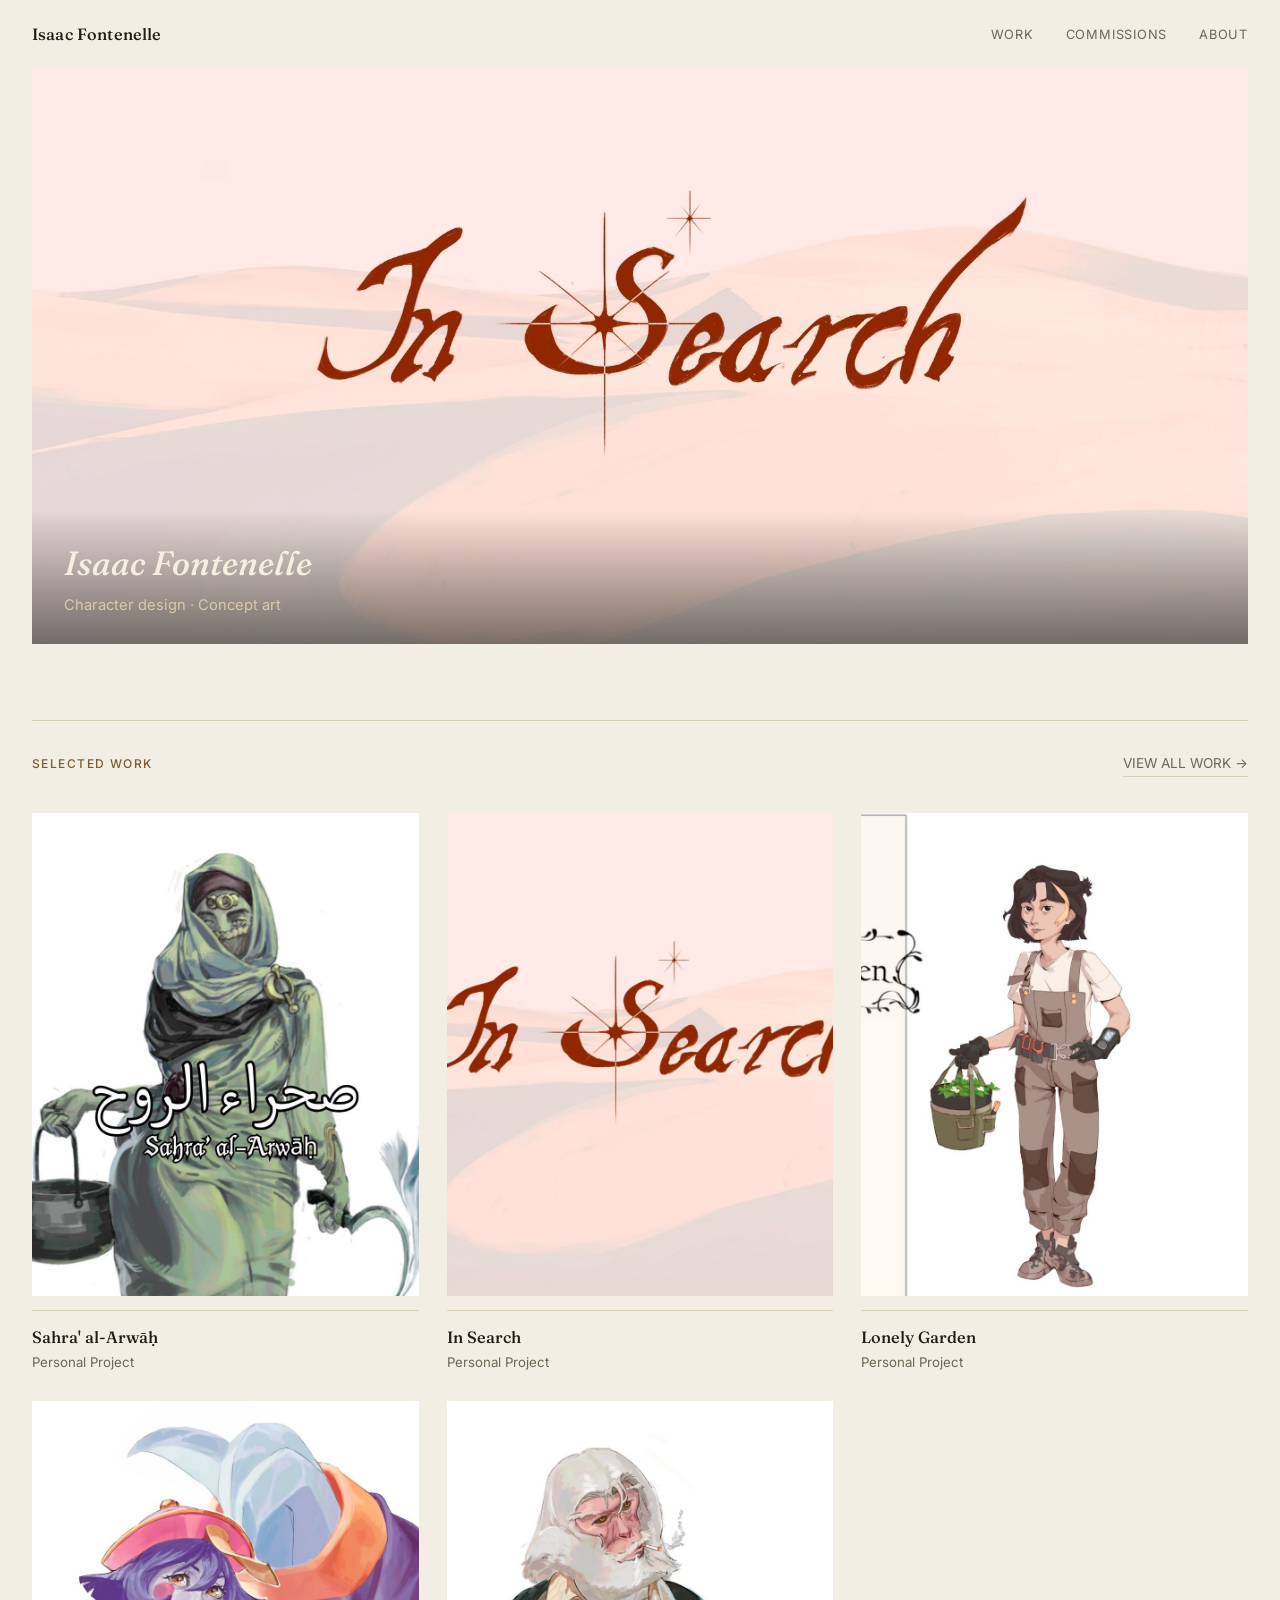
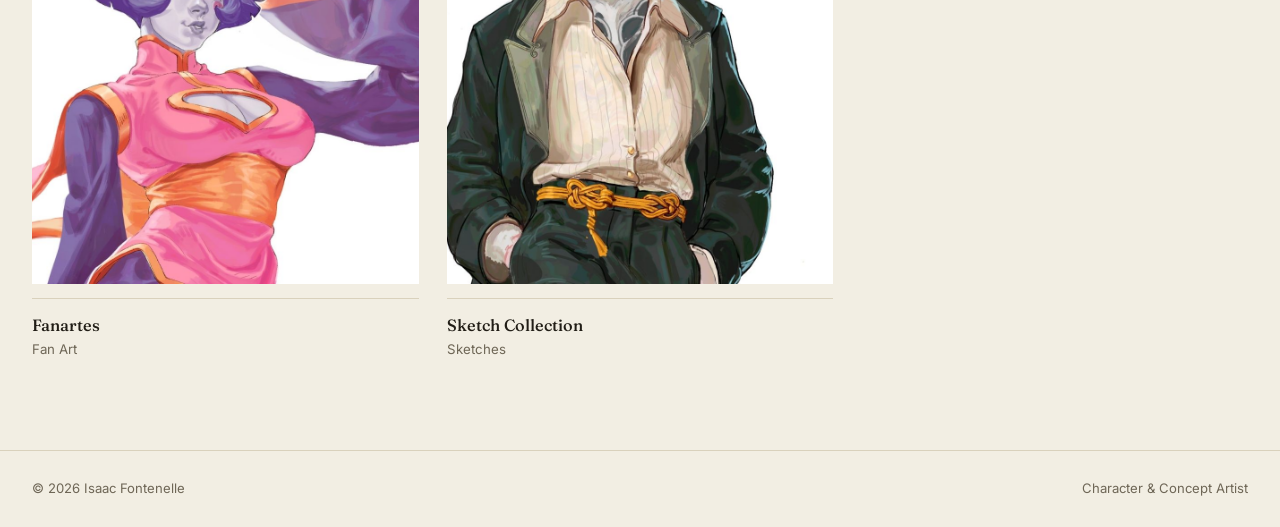
==== commit f9132ed7: "Update index.html" ====
--- a/index.html
+++ b/index.html
@@ -8,6 +8,7 @@
 <link rel="preconnect" href="https://fonts.gstatic.com" crossorigin>
 <link href="https://fonts.googleapis.com/css2?family=Fraunces:ital,opsz,wght@0,9..144,300;0,9..144,500;0,9..144,600;1,9..144,400;1,9..144,500&family=Inter:wght@400;500;600&display=swap" rel="stylesheet">
 <link rel="stylesheet" href="css/style.css?v=2">
+<link rel="icon" href="icone.jpg" type="image/jpeg">
 </head>
 <body>
 
@@ -45,7 +46,7 @@
     </div>
     <div class="hero-caption">
       <h1>Isaac Fontenelle</h1>
-      <p class="intro-text">Character design · Concept art · Visual development</p>
+      <p class="intro-text">Character design · Concept art</p>
     </div>
   </div>
 </section>
--- a/css/style.css
+++ b/css/style.css
@@ -466,18 +466,18 @@
 
 .timeline li{
   display:flex;
-  gap:22px;
+  flex-direction:column;
+  gap:4px;
   padding:14px 0;
 }
 
 .timeline li:last-child{ border-bottom:1px solid var(--line); padding-bottom:22px; }
 
 .timeline-year{
-  font-size:0.8rem;
-  letter-spacing:0.04em;
+  font-size:0.78rem;
+  letter-spacing:0.06em;
+  font-weight:500;
   color:var(--accent);
-  min-width:8ch;
-  padding-top:2px;
 }
 
 .timeline h3{
@@ -531,6 +531,41 @@
 
 .status-closed .status-dot{ background:#A9583F; } /* muted rust — closed */
 
+/* ---------- Commission queue ---------- */
+.queue{
+  max-width:1280px;
+  margin:0 auto;
+  padding:8px 32px 0;
+}
+
+.queue .section-heading{ margin-bottom:28px; }
+
+.queue-month{ margin-bottom:22px; }
+.queue-month:last-child{ margin-bottom:0; }
+
+.queue-list{
+  list-style:none;
+  margin-top:16px;
+  display:flex;
+  flex-direction:column;
+  gap:8px;
+}
+
+.queue-list li{
+  font-size:0.92rem;
+  color:var(--ink-dim);
+}
+
+.queue-list li strong{
+  color:var(--ink);
+  font-weight:600;
+  margin-right:6px;
+}
+
+.queue-list .queue-current{ color:var(--ink); }
+
+.queue-open-slot{ color:var(--accent); font-weight:600; }
+
 .services{ padding:24px 0 8px; }
 
 .services-grid{
@@ -539,49 +574,80 @@
   gap:28px;
 }
 
-.service-card{
-  border-top:1px solid var(--line);
-  padding-top:18px;
+.service-visual{
+  position:relative;
+  overflow:hidden;
+  background:var(--paper-soft);
+  aspect-ratio:4/5;
+}
+
+.service-visual img{
+  width:100%;
+  height:100%;
+  object-fit:cover;
+  display:block;
+  cursor:zoom-in;
+}
+
+.price-tag{
+  position:absolute;
+  bottom:10px;
+  left:10px;
+  background:rgba(33,29,22,0.85);
+  color:#F5EFE1;
+  font-size:0.7rem;
+  letter-spacing:0.02em;
+  padding:5px 9px;
+  border-radius:2px;
 }
 
 .service-card h3{
   font-family:'Fraunces', serif;
   font-weight:500;
-  font-size:1.08rem;
+  font-size:1.02rem;
+  margin:12px 0 4px;
+}
+
+.service-card p{
+  color:var(--ink-dim);
+  font-size:0.88rem;
+}
+
+.process{ padding:56px 0 8px; }
+
+.process-list{
+  list-style:none;
+  display:flex;
+  flex-direction:column;
+  gap:34px;
+}
+
+.process-num{
+  display:block;
+  font-family:'Fraunces', serif;
+  font-style:italic;
+  font-size:1.6rem;
+  color:var(--accent-soft);
+  line-height:1;
+  margin-bottom:6px;
+}
+
+.process-list h3{
+  font-family:'Fraunces', serif;
+  font-weight:500;
+  font-size:1.05rem;
   margin-bottom:8px;
-}
-
-.service-card p{
-  color:var(--ink-dim);
-  font-size:0.9rem;
-}
-
-.process{ padding:56px 0 8px; }
-
-.process-list{ list-style:none; }
-
-.process-list li{
-  display:flex;
-  gap:22px;
-  padding:22px 0;
-  border-top:1px solid var(--line);
-}
-
-.process-list li:last-child{ border-bottom:1px solid var(--line); }
-
-.process-num{
-  font-family:'Fraunces', serif;
-  font-style:italic;
-  font-size:1.3rem;
-  color:var(--accent-soft);
-  min-width:2.2ch;
-}
-
-.process-list h3{
-  font-family:'Fraunces', serif;
-  font-weight:500;
-  font-size:1.02rem;
-  margin-bottom:6px;
+  position:relative;
+  padding-bottom:10px;
+  display:inline-block;
+}
+
+.process-list h3::after{
+  content:"";
+  position:absolute;
+  left:0; bottom:0;
+  width:26px; height:2px;
+  background:var(--accent);
 }
 
 .process-list p{
@@ -592,50 +658,69 @@
 
 .rates{ padding:56px 0 8px; }
 
-.rates-intro{
-  color:var(--ink-dim);
-  font-size:0.95rem;
+.pricing-service{ margin-bottom:32px; }
+.pricing-service:last-of-type{ margin-bottom:0; }
+
+.pricing-service > h3{
+  font-family:'Fraunces', serif;
+  font-weight:500;
+  font-size:1.05rem;
+  margin-bottom:16px;
+}
+
+.pricing-columns{
+  display:grid;
+  grid-template-columns:1fr 1fr;
+  gap:32px;
+  max-width:520px;
+}
+
+.pricing-column h4{
+  font-size:0.8rem;
+  letter-spacing:0.04em;
+  color:var(--accent);
+  margin-bottom:10px;
+  font-weight:500;
+}
+
+.price-list{
+  list-style:none;
+  display:flex;
+  flex-direction:column;
+  gap:8px;
+  max-width:420px;
+}
+
+.price-list li{
+  display:flex;
+  justify-content:space-between;
+  gap:12px;
+  font-size:0.92rem;
+}
+
+.price-list li span:first-child{ color:var(--ink-dim); }
+.price-list li span:last-child{ font-weight:600; color:var(--ink); }
+
+.pricing-note{
+  font-size:0.85rem;
+  color:var(--ink-dim);
+  margin-top:16px;
   max-width:64ch;
-  margin-bottom:22px;
-}
-
-.rate-factors{
-  list-style:none;
-  display:grid;
-  gap:14px;
-}
-
-.rate-factors li{
-  font-size:0.92rem;
-  color:var(--ink-dim);
-  padding-left:18px;
-  position:relative;
-}
-
-.rate-factors li::before{
-  content:"";
-  position:absolute;
-  left:0; top:0.55em;
-  width:6px; height:6px;
-  background:var(--accent-soft);
-  border-radius:50%;
-}
-
-.rate-factors strong{ color:var(--ink); font-weight:600; }
+}
 
 .terms{ padding:56px 0 8px; }
 
-.terms-list{ display:flex; flex-direction:column; }
+.terms-list{
+  display:flex;
+  flex-direction:column;
+  gap:18px;
+}
 
 .terms-row{
   display:grid;
   grid-template-columns:180px 1fr;
   gap:24px;
-  padding:18px 0;
-  border-top:1px solid var(--line);
-}
-
-.terms-row:last-child{ border-bottom:1px solid var(--line); }
+}
 
 .terms-row dt{
   font-weight:600;
@@ -680,6 +765,43 @@
 }
 
 .cta-button:hover{ background:var(--accent); }
+
+.commission-form{
+  display:flex;
+  flex-direction:column;
+  gap:16px;
+  text-align:left;
+  margin-top:8px;
+}
+
+.commission-form input,
+.commission-form textarea{
+  font-family:'Inter', sans-serif;
+  font-size:0.95rem;
+  padding:12px 14px;
+  border:1px solid var(--line);
+  background:var(--paper);
+  color:var(--ink);
+  border-radius:2px;
+}
+
+.commission-form textarea{
+  min-height:120px;
+  resize:vertical;
+}
+
+.commission-form input:focus,
+.commission-form textarea:focus{
+  outline:2px solid var(--accent);
+  outline-offset:2px;
+  border-color:var(--accent);
+}
+
+.commission-form button{
+  align-self:flex-start;
+  border:none;
+  cursor:pointer;
+}
 
 /* ---------- Responsive ---------- */
 @media (max-width:800px){
@@ -699,6 +821,7 @@
   .project-gallery.grid-layout{ column-count:2; }
   .hero-frame{ height:42vh; min-height:300px; }
   .services-grid{ grid-template-columns:1fr; }
+  .pricing-columns{ grid-template-columns:1fr; }
   .about-hero{ grid-template-columns:1fr; }
   .about-photo{ max-width:160px; }
 }
